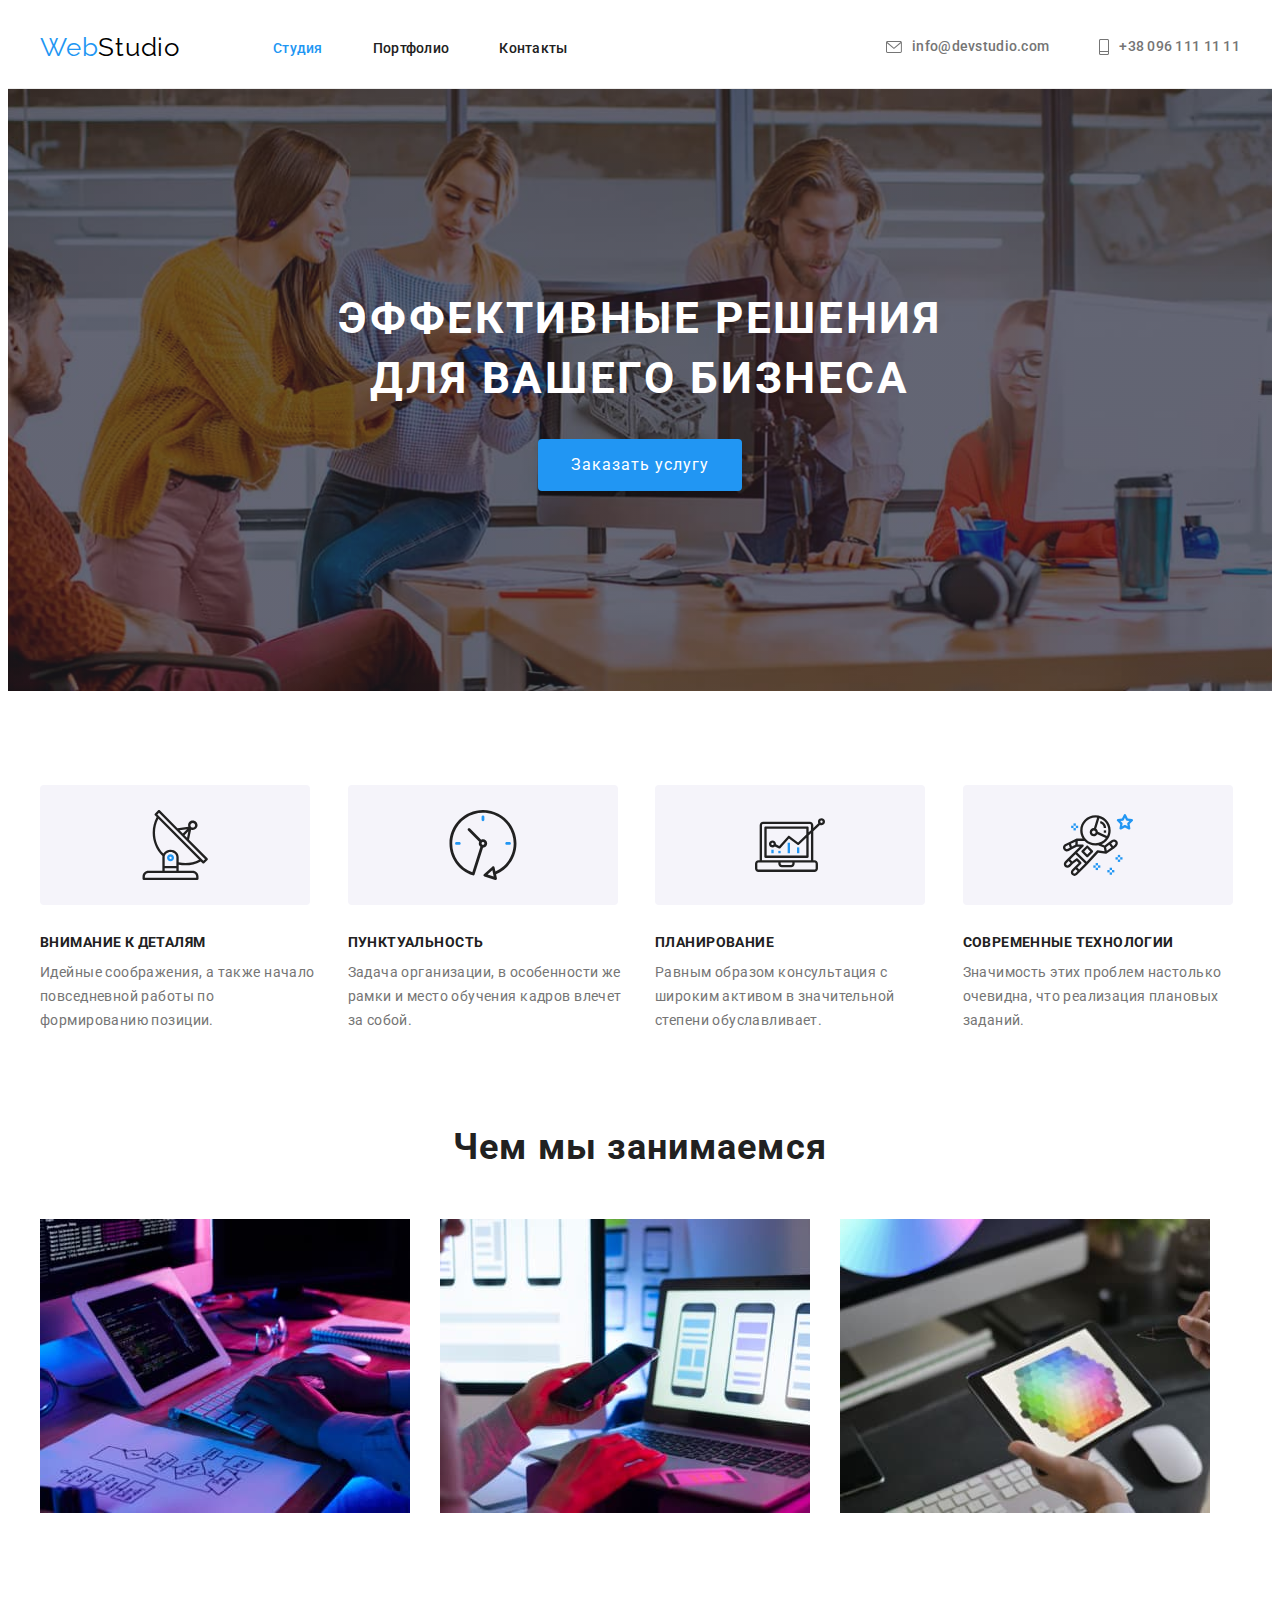
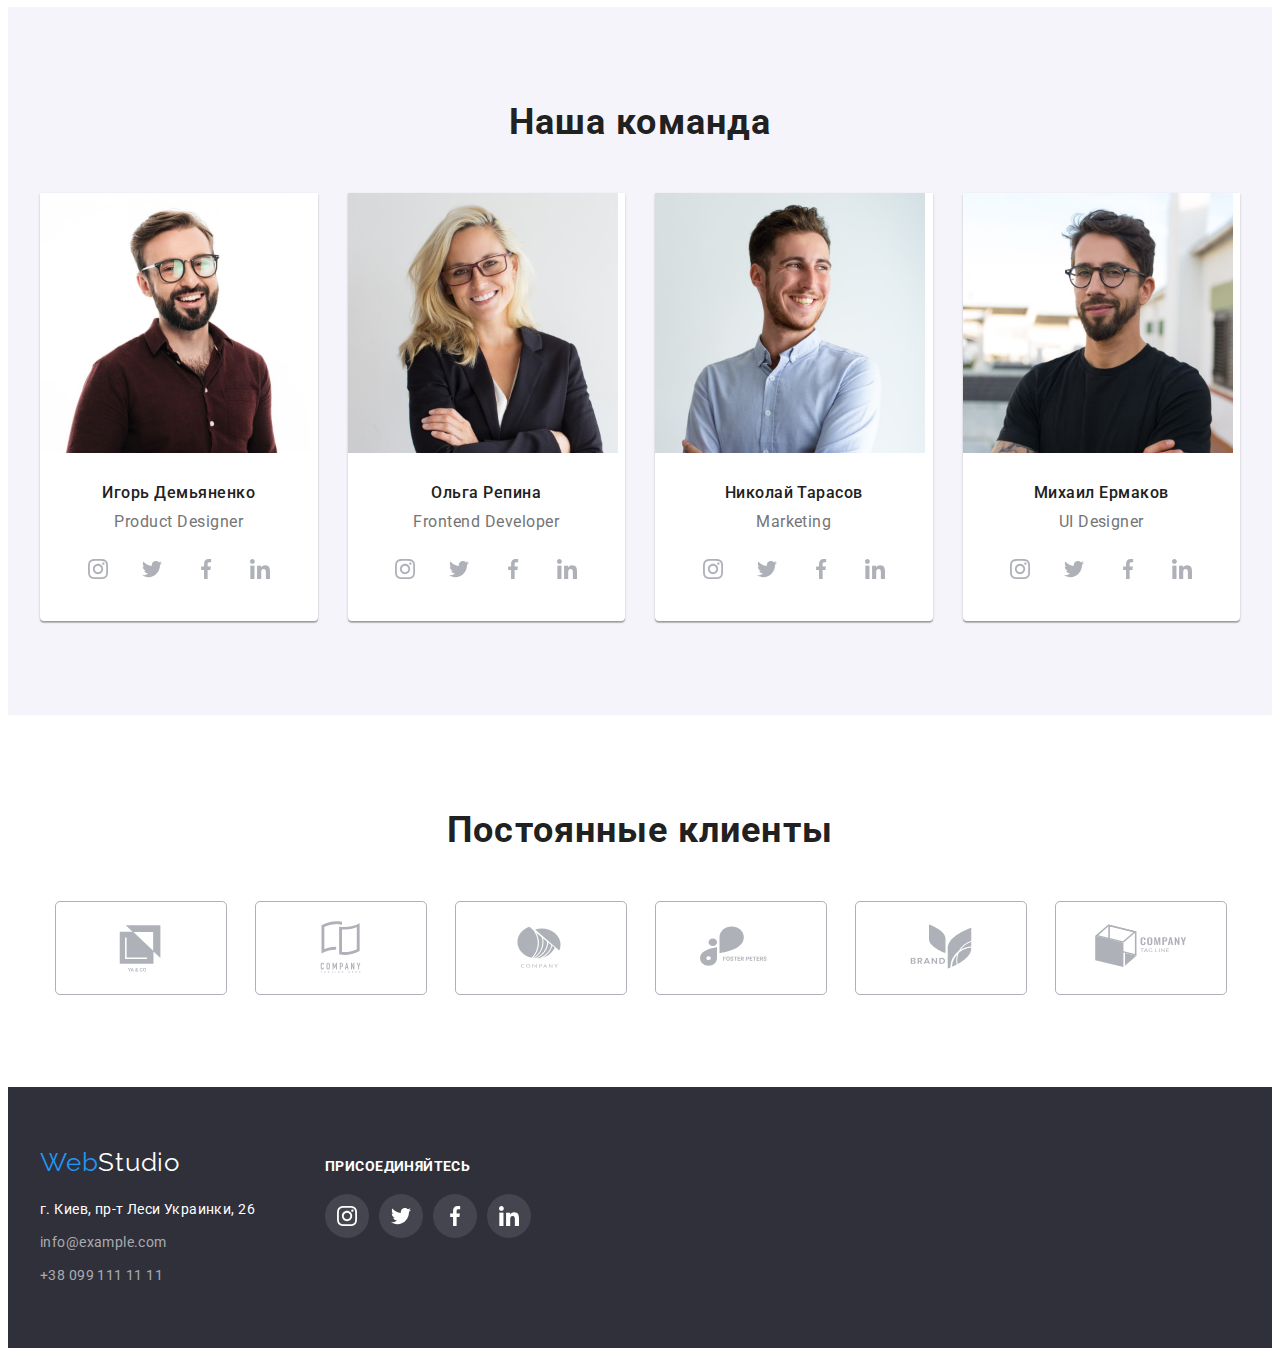
==== index.html @ 14467473 "Добавляет все из прошлой работы" ====
<!DOCTYPE html>
<html lang="ru">
<head>
    <meta charset="UTF-8">
    <meta http-equiv="X-UA-Compatible" content="IE=edge">
    <meta name="viewport" content="width=device-width, initial-scale=1.0">
    <title>Студия</title>
    <link rel="preconnect" href="https://fonts.googleapis.com">
    <link rel="preconnect" href="https://fonts.gstatic.com" crossorigin>
    <link href="https://fonts.googleapis.com/css2?family=Raleway:wght@700&family=Roboto:wght@400;500;700;900&display=swap"
        rel="stylesheet">
    <link rel="stylesheet" href="https://cdnjs.cloudflare.com/ajax/libs/modern-normalize/1.1.0/modern-normalize.min.css"
        integrity="sha512-wpPYUAdjBVSE4KJnH1VR1HeZfpl1ub8YT/NKx4PuQ5NmX2tKuGu6U/JRp5y+Y8XG2tV+wKQpNHVUX03MfMFn9Q=="
        crossorigin="anonymous" referrerpolicy="no-referrer" />
    <link rel="stylesheet" href="./css/styles.css">
</head>
<body class="body">
    <!-- HEADER -->
<header class="page-header">
    <div class="container page-header-container">
    <nav class="navigation">
        <a class="logo logo-header link" href="/" lang="en">Web<span class="logo-dark">Studio</span>    
        </a>
        <ul class="menu">
            <li class="menu-item" >
                <a class="menu-link link current" href="">Студия</a>
            </li>
            <li class="menu-item" >
                <a class="menu-link link" href="./portfolio.html">Портфолио</a>
            </li>
            <li class="menu-item" >
                <a class="menu-link link" href="">Контакты</a>
            </li> 
        </ul>
    </nav>
    <ul class="page-header-contacts">
            <li class="header-mail">
                <a class="page-header-mail link" href="mailto:info@devstudio.com">
                    <svg class="header-contacts-icon" width="16px" height="12px">
                    <use href="./images/sprite.svg#icon-envelope"></use>
                    </svg>  
                    info@devstudio.com
                </a>
            </li>
            <li class="header-tel">
                <a class="page-header-tel link" href="tel:+380961111111">
                   <svg class="header-contacts-icon" width="10px" height="16px">
                    <use href="./images/sprite.svg#icon-smartphone"></use>
                    </svg>
                    +38 096 111 11 11
                </a>
            </li>
    </ul>
        </div>
</header>
<main>
        <!-- HERO -->
<section class="hero">
    <div class="container">
        <h1 class="hero-title">Эффективные решения для вашего бизнеса</h1>
            <button class="modal-btn" type="button">Заказать услугу</button>
    </div>
</section>
        <!-- FEATURES -->
<section class="section">
    <div class="container">
        <h2 class="Invisible-title visually-hidden">Особенности</h2>
    <ul class="features-list">
        <li class="features-list-item">
            <div class="features-icon-container">
                <svg class="features-icon">
                <use href="./images/sprite.svg#icon-antenna"></use>
                </svg>
            </div>
        <h3 class="features-list-item-title section-title">Внимание к деталям
        </h3>
            <p class="features-list-text">Идейные соображения, а также начало повседневной работы по формированию позиции.</p>
        </li>
        <li class="features-list-item">
            <div class="features-icon-container">
                <svg class="features-icon">
                <use href="./images/sprite.svg#icon-clock"></use>
                </svg>
            </div>
        <h3 class="features-list-item-title section-title">Пунктуальность</h3>
            <p class="features-list-text">Задача организации, в особенности же рамки и место обучения кадров влечет за собой.</p>
        </li>
        <li class="features-list-item">
            <div class="features-icon-container">
                <svg class="features-icon">
                <use href="./images/sprite.svg#icon-diagram"></use>
                </svg>
            </div>
        <h3 class="features-list-item-title section-title">Планирование</h3>
            <p class="features-list-text">Равным образом консультация с широким активом в значительной степени обуславливает.</p>
        </li>
        <li class="features-list-item">
            <div class="features-icon-container">
                <svg class="features-icon">
                <use href="./images/sprite.svg#icon-astronaut"></use>
                </svg>
            </div>
        <h3 class="features-list-item-title section-title">Современные технологии</h3>
            <p class="features-list-text">Значимость этих проблем настолько очевидна, что реализация плановых заданий.</p>
        </li>
    </ul>
</div>
</section> 
       <!-- ABOUT-->
<section class="about section">
    <div class="container">
    <h2 class="title">Чем мы занимаемся</h2>
    <ul class="about-list">
            <li class="about-list-item">
                <img class="about-list-img" src="./images/about/about-img-1.jpg" alt="Разработчик пишет код" width="370" height="290">
            </li>
            <li class="about-list-item">
                <img class="about-list-img" src="./images/about/about-img-2.jpg" alt="Разработчик работает над мобильным приложением" width="370" height="290">
            </li>
            <li class="about-list-item">
            <img class="about-list-img" src="./images/about/about-img-3.jpg" alt="Дизайнер подбирает цвета" width="370" height="290">
            </li>
    </ul>
    </div>
</section>
       <!-- OUR TEAM -->
<section class="employees-section section">
    <div class="container">
        <h2 class="title">Наша команда</h2>
        <ul class="employees-list">
            <li class="employees-card">
                <img class="employees-photo" src="./images/our-team/igor-demyanenko-img-1.jpg"       alt="мужчина улыбается" width="270" height="260">
    <div class="employees-cards-content-wrapper">
        <h3 class="employees-name section-title">Игорь Демьяненко</h3>
            <p class="employees-position" lang="en">Product Designer</p>
        <ul class="social-list">
            <li class="social-list-item">
                <a href="" class="social-list-link link">
                <svg class="social-list-icon" width="20px" height="20px">
                <use href="./images/sprite.svg#icon-instagram"></use>
                </svg>
                </a>
            </li>
            <li class="social-list-item">
                <a href="" class="social-list-link link">
                <svg class="social-list-icon" width="20px" height="20px">
                <use href="./images/sprite.svg#icon-twitter"></use>
                </svg>
                </a>
            </li>
            <li class="social-list-item">
                <a href="" class="social-list-link link">
                <svg class="social-list-icon" width="20px" height="20px">
                <use href="./images/sprite.svg#icon-facebook"></use>
                </svg>
                </a>
            </li>
            <li class="social-list-item">
                <a href="" class="social-list-link link">
                <svg class="social-list-icon" width="20px" height="20px">
                <use href="./images/sprite.svg#icon-linkedin"></use>
                </svg>
                </a>
            </li>
        </ul>
        </div>
            </li>
            <li class="employees-card">
                <img class="employees-photo" src="./images/our-team/olga-repina-img-2.jpg" alt="женщина улыбается" width="270" height="260">
            <div class="employees-cards-content-wrapper">
                <h3 class="employees-name section-title">Ольга Репина</h3>
                <p class="employees-position" lang="en">Frontend Developer</p>
        <ul class="social-list">
            <li class="social-list-item">
                <a href="" class="social-list-link link">
                <svg class="social-list-icon" width="20px" height="20px">
                <use href="./images/sprite.svg#icon-instagram"></use>
                </svg>
                </a>
            </li>
            <li class="social-list-item">
                <a href="" class="social-list-link link">
                <svg class="social-list-icon" width="20px" height="20px">
                <use href="./images/sprite.svg#icon-twitter"></use>
                </svg>
                </a>
            </li>
            <li class="social-list-item">
                <a href="" class="social-list-link link">
                <svg class="social-list-icon" width="20px" height="20px">
                <use href="./images/sprite.svg#icon-facebook"></use>
                </svg>
                </a>
            </li>
            <li class="social-list-item">
                <a href="" class="social-list-link link">
                <svg class="social-list-icon" width="20px" height="20px">
                <use href="./images/sprite.svg#icon-linkedin"></use>
                </svg>
                </a>
            </li>
        </ul>
        </div>
            </li>
            <li class="employees-card">
                <img class="employees-photo" src="./images/our-team/nikolaj-tarasov-img-3.jpg" alt="мужчина улыбается" width="270" height="260">
        <div class="employees-cards-content-wrapper">
                <h3 class="employees-name section-title">Николай Тарасов</h3>
                <p class="employees-position" lang="en">Marketing</p>
        <ul class="social-list">
            <li class="social-list-item">
                <a href="" class="social-list-link link">
                <svg class="social-list-icon" width="20px" height="20px">
                <use href="./images/sprite.svg#icon-instagram"></use>
                </svg>
                </a>
            </li>
            <li class="social-list-item">
                <a href="" class="social-list-link link">
                <svg class="social-list-icon" width="20px" height="20px">
                <use href="./images/sprite.svg#icon-twitter"></use>
                </svg>
                </a>
            </li>
            <li class="social-list-item">
                <a href="" class="social-list-link link">
                <svg class="social-list-icon" width="20px" height="20px">
                <use href="./images/sprite.svg#icon-facebook"></use>
                </svg>
                </a>
            </li>
            <li class="social-list-item">
                <a href="" class="social-list-link link">
                <svg class="social-list-icon" width="20px" height="20px">
                <use href="./images/sprite.svg#icon-linkedin"></use>
                </svg>
                </a>
            </li>
        </ul>
        </div>
            </li>
            <li class="employees-card">
                <img class="employees-photo" src="./images/our-team/mihail-ermakov-img-4.jpg" alt="мужчина улыбается" width="270" height="260">
        <div class="employees-cards-content-wrapper">
                <h3 class="employees-name section-title">Михаил Ермаков</h3>
                <p class="employees-position" lang="en">UI Designer</p>
        <ul class="social-list">
            <li class="social-list-item">
                <a href="" class="social-list-link link">
                <svg class="social-list-icon" width="20px" height="20px">
                <use href="./images/sprite.svg#icon-instagram"></use>
                </svg>
                </a>
            </li>
            <li class="social-list-item">
                <a href="" class="social-list-link link">
                <svg class="social-list-icon" width="20px" height="20px">
                <use href="./images/sprite.svg#icon-twitter"></use>
                </svg>
                </a>
            </li>
            <li class="social-list-item">
                <a href="" class="social-list-link link">
                <svg class="social-list-icon" width="20px" height="20px">
                <use href="./images/sprite.svg#icon-facebook"></use>
                </svg>
                </a>
            </li>
            <li class="social-list-item">
                <a href="" class="social-list-link link">
                <svg class="social-list-icon" width="20px" height="20px">
                <use href="./images/sprite.svg#icon-linkedin"></use>
                </svg>
                </a>
            </li>
        </ul>
        </div>
    </li>
    </ul>
    </div>
</section>
<!-- PERMANENT CLIENTS -->
<section class="section">
        <div class="container">
            <h2 class="title">Постоянные клиенты</h2>
        <ul class="client-list">
            <li class="client-list-item">
                <a href="" class="client-list-link link">
                    <svg class="client-list-icon" width="106px" height="60px">
                        <use href="./images/sprite.svg#icon-first-client"></use>
                    </svg>
                </a>
            </li>
            <li class="client-list-item">
                <a href="" class="client-list-link link">
                    <svg class="client-list-icon" width="106px" height="60px">
                        <use href="./images/sprite.svg#icon-second-client"></use>
                    </svg>
                </a>
            </li>
            <li class="client-list-item">
                <a href="" class="client-list-link link">
                    <svg class="client-list-icon" width="106px" height="60px">
                        <use href="./images/sprite.svg#icon-third-client"></use>
                    </svg>
                </a>
            </li>
            <li class="client-list-item">
                <a href="" class="client-list-link link">
                    <svg class="client-list-icon" width="106px" height="60px">
                        <use href="./images/sprite.svg#icon-fourth-client"></use>
                    </svg>
                </a>
            </li>
            <li class="client-list-item">
                <a href="" class="client-list-link link">
                    <svg class="client-list-icon" width="106px" height="60px">
                        <use href="./images/sprite.svg#icon-fifth-client"></use>
                    </svg>
                </a>
            </li>
            <li class="client-list-item">
                <a href="" class="client-list-link link">
                    <svg class="client-list-icon" width="106px" height="60px">
                        <use href="./images/sprite.svg#icon-sixth-client"></use>
                    </svg>
                </a>
            </li>
        </ul>

    </div>
</section>

</main>
    <!-- FOOTER -->
<footer class="footer">
    <div class="container footer-container">
        <div class="left-side">
        <a class="logo link footer-logo" href="/" lang="en">Web<span class="logo-light">Studio</span></a>
        <!-- CONTACT INFORMATION -->
<address class="contact-info">
        <ul class="contact-list">
            <li class="contact-list-item">
                <a class="contact-list-link link map" href="https://goo.gl/maps/mqFkWckFCeggj8cy6" target="_blank" rel="noopener noreferrer">г. Киев, пр-т Леси Украинки, 26</a> 
            </li>
            <li class="contact-list-item">
                <a class="contact-list-link link connection" href="mailto:info@example.com">info@example.com</a>
            </li>
            <li class="contact-list-item">
                <a class="contact-list-link link connection" href="tel:+380991111111">+38 099 111 11 11</a>
            </li>
        </ul>
</address>
        </div>
        <div class="right-side">
            <h2 class="footer-title">присоединяйтесь</h2>
        <ul class="footer-social-list">
            <li class="footer-social-list-item">
                <a href="" class="footer-social-list-link link">
                <svg class="footer-social-list-icon" width="20px" height="20px">
                <use href="./images/sprite.svg#icon-instagram"></use>
                </svg>
                </a>
            </li>
            <li class="footer-social-list-item">
                <a href="" class="footer-social-list-link link">
                <svg class="footer-social-list-icon" width="20px" height="20px">
                <use href="./images/sprite.svg#icon-twitter"></use>
                </svg>
                </a>
            </li>
            <li class="footer-social-list-item">
                <a href="" class="footer-social-list-link link">
                <svg class="footer-social-list-icon" width="20px" height="20px">
                <use href="./images/sprite.svg#icon-facebook"></use>
                </svg>
                </a>
            </li>
            <li class="footer-social-list-item">
                <a href="" class="footer-social-list-link link">
                <svg class="footer-social-list-icon" width="20px" height="20px">
                <use href="./images/sprite.svg#icon-linkedin"></use>
                </svg>
                </a>
            </li>
        </ul>
        </div>
</div>
</footer>
</body>
</html>
---- css/styles.css ----
:root{
    --primary-font-family:'Roboto', sans-serif;
    --secondary-font-family:'Raleway', sans-serif;
    --accent-color: #2196F3;
    --primary-text-color: #212121;
    --secondary-text-color: #757575;
    --background-modal-btn-color: #188CE8;
    --background-dark-color: #2F303A;
    --auxiliary-light-text-color: #FFFFFF;
    --auxiliary-dark-text-color: #000000;
    --social-icon-color:#AFB1B8;
}

/*======= COMPONENTS======= */
h1,h2,h3,p{
    margin-top: 0;
    margin-bottom: 0;
}

ul,ol{
    margin-top: 0;
    margin-bottom: 0;
    padding-left: 0;
    list-style: none;
}

img{
    display: block;
    max-width: 100%;
    height: auto;
}

.link{
    text-decoration: none;
}

.body{
    font-family: var(--primary-font-family);
    color:var(--primary-text-color);
}

.container{
    width: 1200px;
    margin-left: auto;
    margin-right: auto;
    padding-right: 15px;
    padding-left: 15px;
}

.section{
    padding-top: 94px;
    padding-bottom: 94px;
}

.section-title{
    font-weight: 500;
    margin-bottom: 10px;
}

.visually-hidden {
    position: absolute;
    width: 1px;
    height: 1px;
    margin: -1px;
    border: 0;
    padding: 0;
    white-space: nowrap;
    clip-path: inset(100%);
    clip: rect(0 0 0 0);
    overflow: hidden;
    }

/*======= /COMPONENTS======= */

/* =======HEADER======== */
.page-header{
    padding-top: 24px;
    padding-bottom: 25px;
    border-bottom: 1px solid #ECECEC;
}

.page-header-container{
    display: flex;
    align-items: center;
    justify-content: space-between;
}

.navigation{
    display: flex;
    align-items: center;
}

.menu{
    display: flex;
    }

.menu-item:not(:last-child){
    margin-right: 50px;
}

.header-tel{
    margin-left: 50px;
}

.logo{
    font-family:var(--secondary-font-family);
    font-size: 26px;
    line-height: 1.19;
    letter-spacing: 0.03em;
    color: var(--accent-color);
}
.logo-dark{
    color: var(--auxiliary-dark-text-color);
}

.logo-header{
    margin-right: 93px;
}
.menu-link{
    font-weight: 500;
    font-size: 14px;
    line-height: 1.14;
    letter-spacing: 0.02em;
    color: var(--primary-text-color);
}

.menu-link:hover,
.menu-link:focus{
    color: var(--accent-color);
}

.menu-link.current{
    color: var(--accent-color);
}

.page-header-contacts{
    display: flex;
    align-items: center;

    font-size: 14px;
    line-height: 1.14;
    letter-spacing: 0.02em;
    color: var(--secondary-text-color);
}

.page-header-mail:hover,
.page-header-mail:focus{
    color: var(--accent-color);
}

.page-header-tel:hover,
.page-header-tel:focus{
    color: var(--accent-color);
}
.page-header-mail,
.page-header-tel{
    font-weight: 500;

    color:var(--secondary-text-color);
    display:flex;
    align-items: center;

}

.header-contacts-icon{
    flex-shrink: 0;
    margin-right: 10px;
    fill:var(--secondary-text-color);
}

.page-header-mail:hover .header-contacts-icon,
.page-header-mail:focus .header-contacts-icon{
    fill: var(--accent-color);
}

.page-header-tel:hover .header-contacts-icon,
.page-header-tel:focus .header-contacts-icon{
    fill:var(--accent-color);
}
/* =======/HEADER======== */

/* ========HERO======== */
.hero{
    background-color:#C4C4C4;
    text-align: center;
    padding-top: 200px;
    padding-bottom: 200px;
    margin-left: auto;
    margin-right: auto;

    background-image: linear-gradient(rgba(47, 48, 58, 0.4), rgba(47, 48, 58, 0.4)),url(../images/hero/bg.jpg);
    background-size: cover;
    background-position:center;
    background-repeat: no-repeat;
    max-width: 1600px;
}

.hero-title{
    width: 696px;
    margin-left: auto;
    margin-right: auto;
    margin-bottom: 30px;

    font-size: 44px;
    line-height: 1.36;
    letter-spacing: 0.06em;
    text-transform: uppercase;
    color: var(--auxiliary-light-text-color);
}

.modal-btn{
    min-width: 200px;
    border: solid 1px transparent;
    border-radius: 4px;
    box-shadow: 0px 4px 4px rgba(0, 0, 0, 0.15);
    padding: 10px 32px;

    font-family: inherit;
    font-size: 16px;
    line-height: 1.88;
    letter-spacing: 0.06em;
    cursor: pointer;
    color: var(--auxiliary-light-text-color);
    background-color:var(--accent-color);
}

.modal-btn:hover,
.modal-btn:focus{
    color: var(--auxiliary-light-text-color);
    background-color: var(--background-modal-btn-color);
}
/* ========/HERO======== */

/* =======FEATURES======= */
.features-icon-container{
    display: flex;
    justify-content: center;
    align-items: center;
    width: 270px;
    height: 120px;
    margin-bottom: 30px;

    background: #F5F4FA;
    border-radius: 4px;
}

.features-icon{
    width: 70px;
    height: 70px;
}

.features-list-item-title{
    font-family: var(--primary-font-family);
    font-weight: 700;
    font-size: 14px;
    line-height: 1.14;
    letter-spacing: 0.03em;
    text-transform: uppercase;
}

.features-list-text{
    font-size: 14px;
    line-height: 1.71;
    letter-spacing: 0.03em;
    color: var(--secondary-text-color);
}

.features-list{
    display: flex;
    flex-wrap: wrap;
    margin: -15px;
}

.features-list-item{
    margin: 15px;
}

.features-list-item{
    flex-basis: calc((100% - 120px) / 4);
}

/* .features-list-item:not(:last-child){ */
    /* margin-right: 30px; */

/* =======/FEATURES======= */

/* ========ABOUT======== */
.about{
    padding-top: 0;
}

.about-list{
    display: flex;
    flex-direction: row;
}

.about-list-item{
    flex: basis calc((100% - 60px) / 3);
}

.about-list-item:not(:last-child){
    margin-right: 30px;
}

.title{
    text-align: center;
    margin-bottom: 50px;

    font-size: 36px;
    line-height: 1.17;
    letter-spacing: 0.03em;
     }
/* ========/ABOUT======== */

/*========OUR TEAM========*/
.employees-section{
    background: #F5F4FA;
}

.employees-list{
    display: flex;
    flex-wrap: wrap;
}

.employees-card{
    box-shadow: 0px 1px 3px rgba(0, 0, 0, 0.12), 0px 1px 1px rgba(0, 0, 0, 0.14), 0px 2px 1px rgba(0, 0, 0, 0.2);
    border-radius: 0px 0px 4px 4px;
}

.employees-card{
    flex-basis: calc((100% - 90px) / 4);
}

.employees-card:not(:last-child){
    margin-right: 30px;
}

/* ЕСЛИ ДОБАВЯТСЯ ЕЩЕ РАБОТНИКИ
.employees-card:not(:nth-child(4n)){
    margin-right: 30px;}
 
.employees-card:not(:nth-last-child(- n + 4)){
    margin-bottom: 30px ;
 } */

.employees-name{
    font-size: 16px;
    line-height: 1.19;
    letter-spacing: 0.03em;
    }

.employees-position{
    margin-bottom: 16px;

    font-family: var(--primary-font-family);
    font-weight: 400;
    font-size: 16px;
    line-height: 1.19;
    letter-spacing: 0.03em;
    color: var(--secondary-text-color);
}
.employees-card{
    background-color: var(--auxiliary-light-text-color);
}

.employees-cards-content-wrapper{
    text-align: center;
    padding-top: 30px;
    padding-bottom: 30px;;
}

.social-list{
    display: flex;
    justify-content: center;
}

.social-list-item:not(:last-child){
    margin-right: 10px;
}

.social-list-link{
    display: flex;
    justify-content: center;
    align-items: center;
    width: 44px;
    height: 44px;
    border-radius: 50%;
    background-color: var(--auxiliary-light-text-color);
}

.social-list-link:hover,
.social-list-link:focus{
    background-color:var(--accent-color);
}

.social-list-icon{
    fill:var(--social-icon-color);
}

.social-list-link:hover .social-list-icon,
.social-list-link:focus .social-list-icon {
    fill: var(--auxiliary-light-text-color);
}

/*========/OUR TEAM========*/

/* =======PERMANENT CLIENTS=======*/
.client-list{
    display: flex;
    justify-content: center;
}

.client-list-item{
    width: 170px;
    height:92px;
}

.client-list-link{
    display:flex;
    justify-content: center;
    align-items: center;

    width:100%;
    height: 100%;
    border: solid 1px var(--social-icon-color);
    border-radius: 5px;
    color: var(--social-icon-color);
}

.client-list-item:not(:last-child){
    margin-right: 30px;
}
   
.client-list-icon{
    fill:currentColor;
}

.client-list-link:hover,
.client-list-link:focus{
    border-color: var(--accent-color);
    color: var(--accent-color);
}

/* =======/PERMANENT CLIENTS=======*/

    /* =======FOOTER======= */
.footer-container{
    display: flex;
    align-items: baseline;
}

.footer{
    padding-top: 60px;
    padding-bottom: 60px;
    background-color: var(--background-dark-color);
}

.logo-light {
    color: var(--auxiliary-light-text-color);
}

.footer-logo{
    display: inline-block;
    margin-bottom: 20px;
}

.left-side {
    margin-right: 70px;
}

.contact-list{
    font-style: normal;
    font-size: 14px;
    line-height: 1.71;
    letter-spacing: 0.03em;
}
.contact-list-link:hover,
.contact-list-link:focus{
    color: var(--accent-color);
}
.map{
    color: var(--auxiliary-light-text-color);
}
.connection{
    color: rgba(255, 255,255, 0.6);
}

.contact-list-item:not(:last-child){
    margin-bottom: 9px;
}

.footer-title{
    font-size: 14px;
    line-height: 16px;
    letter-spacing: 0.03em;
    text-transform: uppercase;
    margin-bottom: 20px;
    
    color: #FFFFFF;
}

.footer-social-list{
    display: flex;
    justify-content: center;
}

.footer-social-list-item:not(:last-child){
    margin-right: 10px;
}

.footer-social-list-link{
    display: flex;
    justify-content: center;
    align-items: center;
    width: 44px;
    height: 44px;
    border-radius: 50%;
    background-color: rgba(255, 255, 255, 0.1);
}

.footer-social-list-link:hover,
.footer-social-list-link:focus{
    background-color:var(--accent-color);
}

.footer-social-list-icon{
    fill:var(--auxiliary-light-text-color)
}
/* =======/FOOTER======= */

/* =========PORTFOLIO========*/
.project-btn-list{
    display: flex;
    justify-content: center;
    margin-bottom: 50px;
}

.project-list-item:not(:last-child){
    margin-right: 8px;
}

.project-modal-btn{
    border: solid 1px transparent;
    border-radius: 4px;
    padding: 6px 22px;

    font-family: inherit;
    font-size: 16px;
    font-weight: 500;
    line-height: 1.62;
    letter-spacing: 0.03em;
    cursor: pointer;
    color: var(--auxiliary-dark-text-color);
    }

.project-modal-btn:hover,
.project-modal-btn:focus{
    color: var(--auxiliary-light-text-color); 
    background-color: var(--accent-color);
    box-shadow: 0px 3px 1px rgba(0, 0, 0, 0.1), 0px 1px 2px rgba(0, 0, 0, 0.08), 0px 2px 2px rgba(0, 0, 0, 0.12);
    border-radius: 4px;
}

.project-cards-list{
    display: flex;
    flex-wrap: wrap;
}

.cards-list-item{
    flex-basis: calc((100% - 60px) / 3);
}

.cards-list-item:not(:nth-child(3n)){
    margin-right: 30px;
}

.cards-list-item:not(:nth-last-child(-n + 3)){
    margin-bottom: 30px;
}

.project-cards-content-wrapper{
    padding: 20px 24px;
    border: 1px solid #EEEEEE;
    border-top: none;

    background-color: var(--auxiliary-light-text-color);
}

.project-cards-link{
    display: block;
    background: var(--auxiliary-light-text-color);
}

.project-cards-link:hover,
.project-cards-link:focus{
    border: 1px solid #EEEEEE;
    box-shadow: 0px 1px 1px rgba(0, 0, 0, 0.12), 0px 4px 4px rgba(0, 0, 0, 0.06), 1px 4px 6px rgba(0, 0, 0, 0.16);
}

.project-title{
    margin-bottom: 4px;

    font-size: 18px;
    line-height: 36px;
    letter-spacing: 0.06em;
    color: var(--auxiliary-dark-text-color);
    }

.project-text{
    font-size: 16px;
    line-height: 30px;
    letter-spacing: 0.03em;
    color: var(--secondary-text-color)
}
/* =========/PORTFOLIO========*/
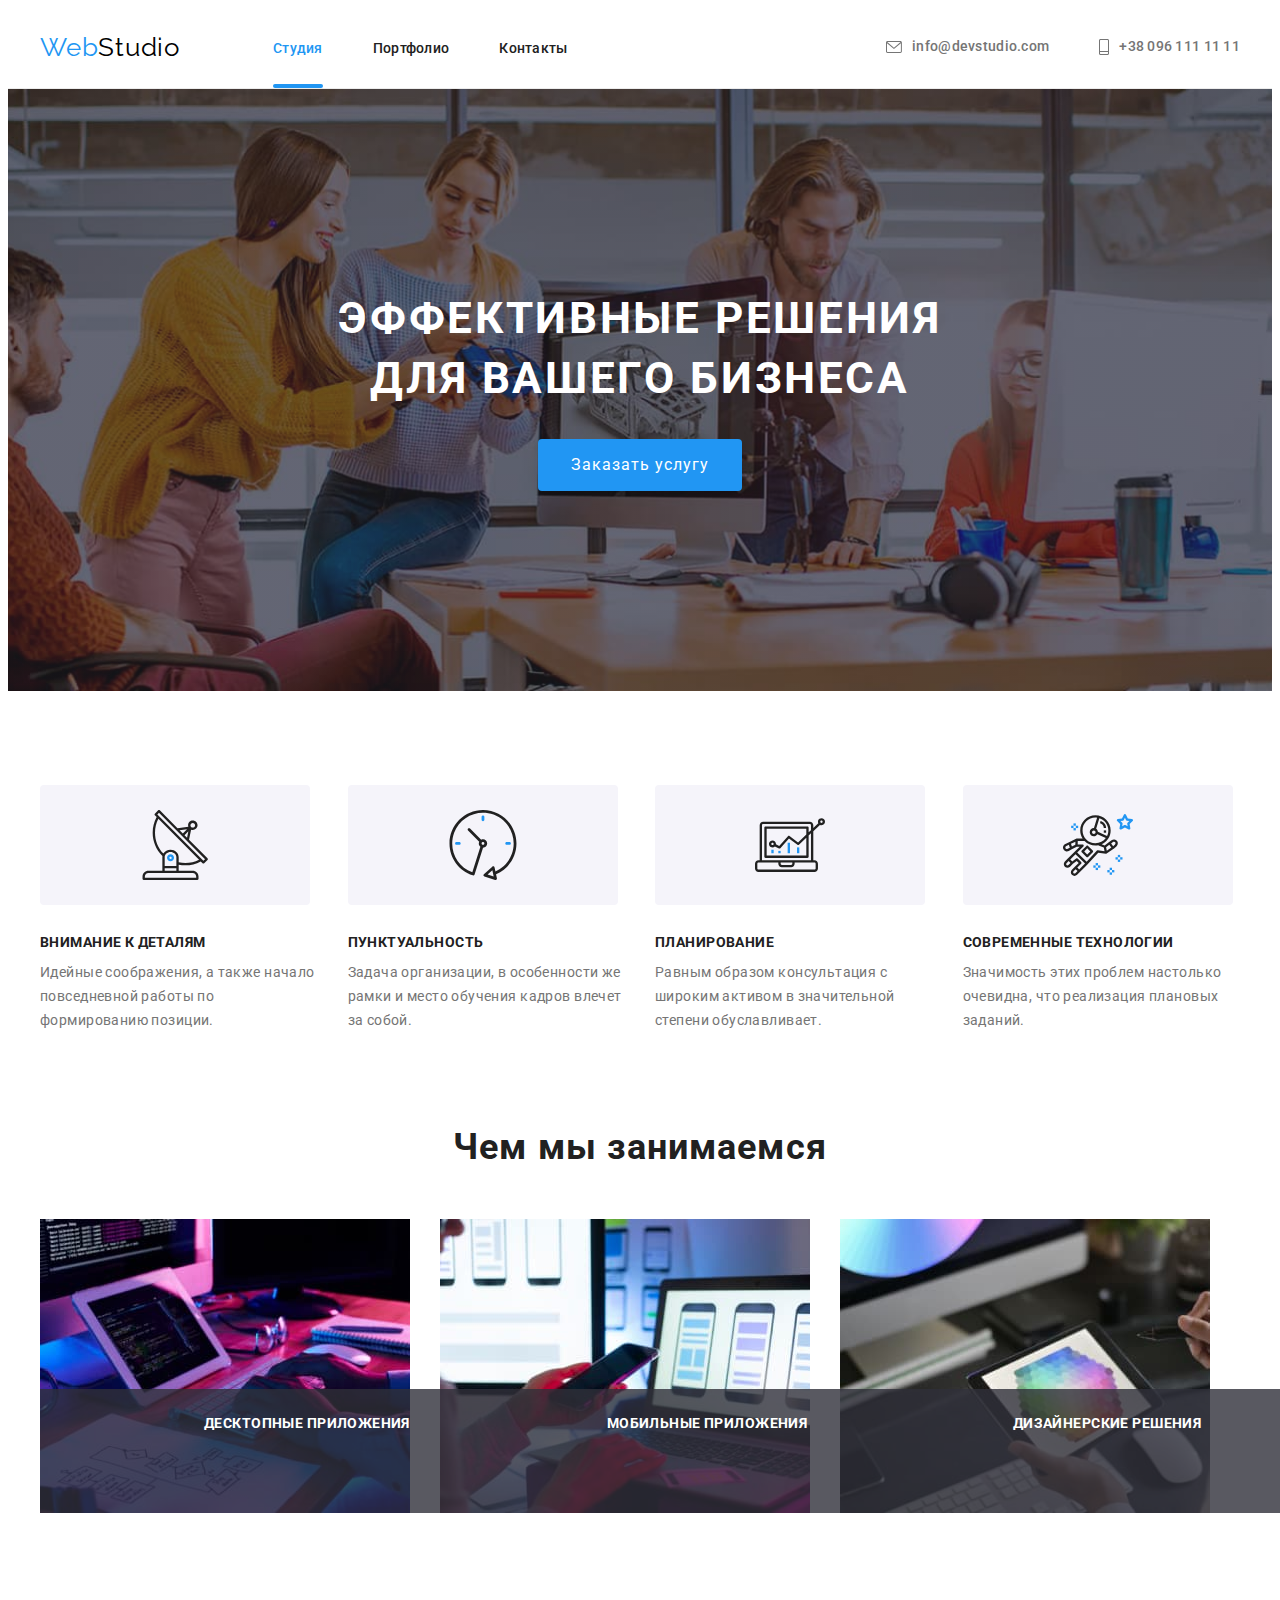
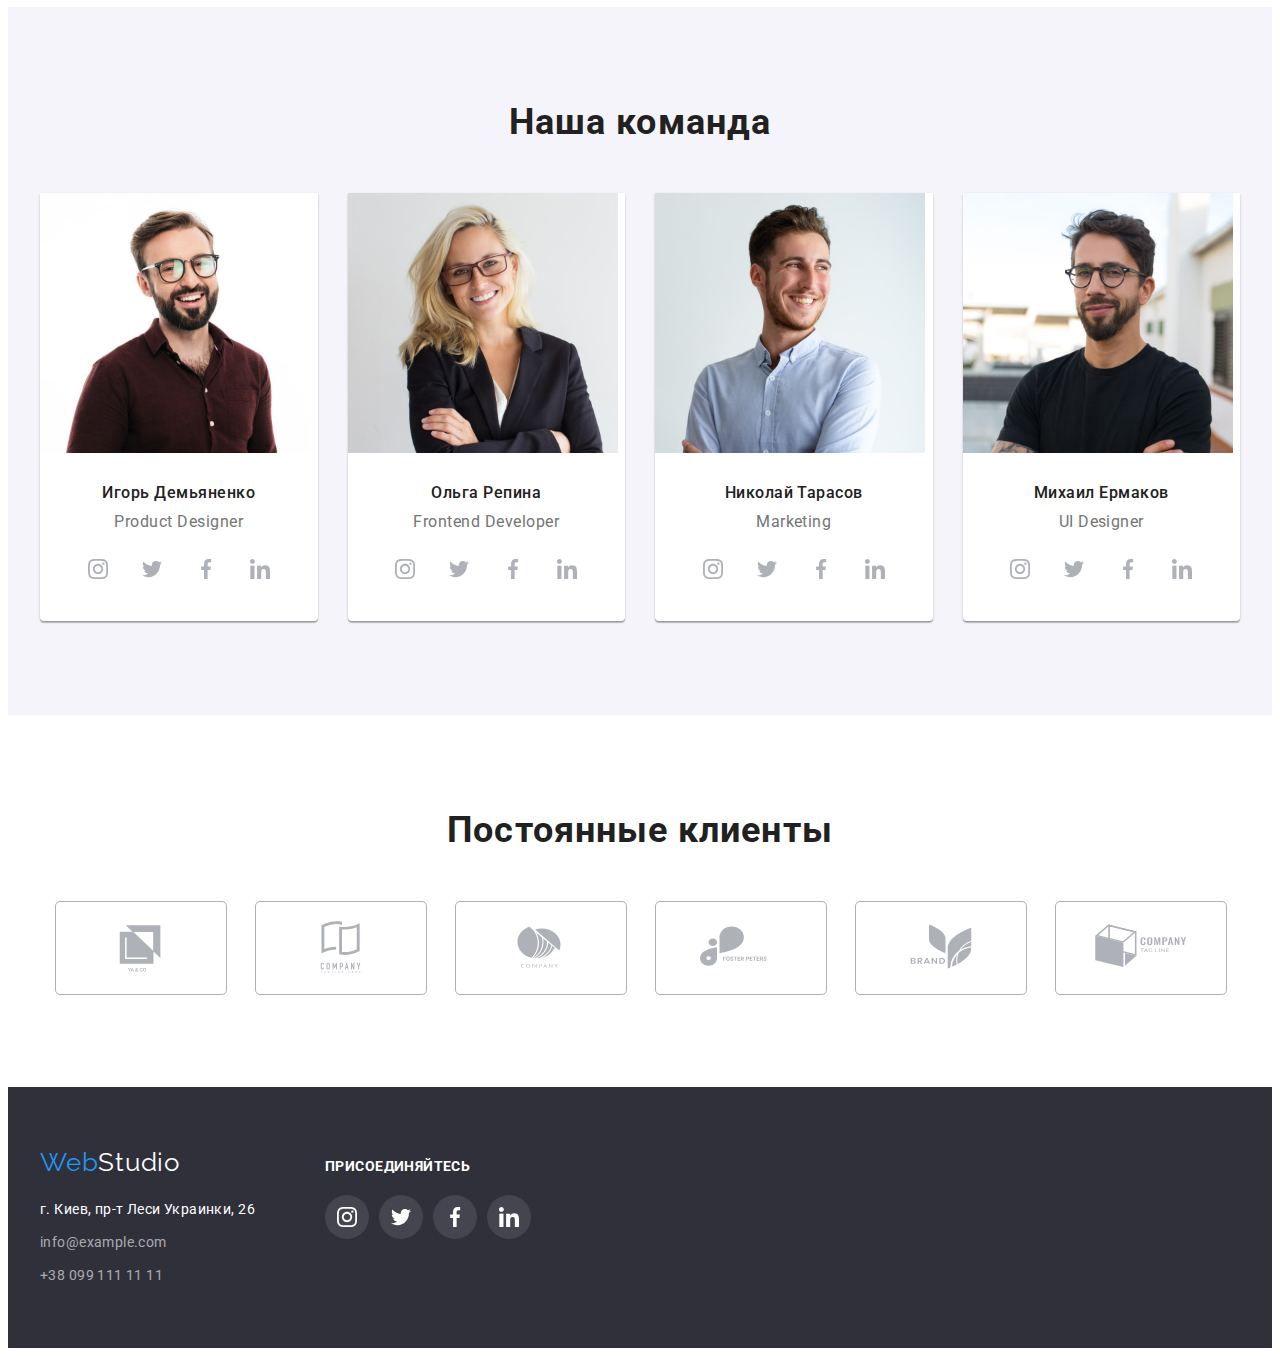
==== commit 621b9b5d: "Добавляет анимацию и скрипт для модалки" ====
--- a/index.html
+++ b/index.html
@@ -58,7 +58,7 @@
 <section class="hero">
     <div class="container">
         <h1 class="hero-title">Эффективные решения для вашего бизнеса</h1>
-            <button class="modal-btn" type="button">Заказать услугу</button>
+            <button class="modal-btn" type="button" data-modal-open>Заказать услугу</button>
     </div>
 </section>
         <!-- FEATURES -->
@@ -112,13 +112,22 @@
     <h2 class="title">Чем мы занимаемся</h2>
     <ul class="about-list">
             <li class="about-list-item">
-                <img class="about-list-img" src="./images/about/about-img-1.jpg" alt="Разработчик пишет код" width="370" height="290">
+                <div class="about-list-img-wrapper">
+                    <img class="about-list-img" src="./images/about/about-img-1.jpg" alt="Разработчик пишет код" width="370" height="290">
+                    <h2 class="about-list-img-title">Десктопные приложения</h2>
+                </div>
             </li>
             <li class="about-list-item">
-                <img class="about-list-img" src="./images/about/about-img-2.jpg" alt="Разработчик работает над мобильным приложением" width="370" height="290">
+                <div class="about-list-img-wrapper">
+                    <img class="about-list-img" src="./images/about/about-img-2.jpg" alt="Разработчик работает над мобильным приложением" width="370" height="290">
+                    <h2 class="about-list-img-title">Мобильные приложения</h2>
+                </div>
             </li>
             <li class="about-list-item">
-            <img class="about-list-img" src="./images/about/about-img-3.jpg" alt="Дизайнер подбирает цвета" width="370" height="290">
+                <div class="about-list-img-wrapper">
+                    <img class="about-list-img" src="./images/about/about-img-3.jpg" alt="Дизайнер подбирает цвета" width="370" height="290">
+                    <h2 class="about-list-img-title">Дизайнерские решения</h2>
+                </div>
             </li>
     </ul>
     </div>
@@ -387,5 +396,15 @@
         </div>
 </div>
 </footer>
+<div class="backdrop is-hidden" data-modal>
+    <div class="modal">
+        <button type="button" class="modal-close-btn" data-modal-close>
+            <svg class="modal-close-btn-icon" width="18px" height="18px">
+            <use href="./images/sprite.svg#icon-close-btn"></use>
+            </svg>
+        </button>
+    </div>
+</div>
+<script src="./js/modal.js"></script>
 </body>
 </html>--- a/css/styles.css
+++ b/css/styles.css
@@ -6,9 +6,10 @@
     --secondary-text-color: #757575;
     --background-modal-btn-color: #188CE8;
     --background-dark-color: #2F303A;
-    --auxiliary-light-text-color: #FFFFFF;
-    --auxiliary-dark-text-color: #000000;
+    --auxiliary-light-color: #FFFFFF;
+    --auxiliary-dark-color: #000000;
     --social-icon-color:#AFB1B8;
+    --cubic-bezier:cubic-bezier(0.4, 0, 0.2, 1);
 }
 
 /*======= COMPONENTS======= */
@@ -59,6 +60,7 @@
 
 .visually-hidden {
     position: absolute;
+
     width: 1px;
     height: 1px;
     margin: -1px;
@@ -76,6 +78,7 @@
 .page-header{
     padding-top: 24px;
     padding-bottom: 25px;
+
     border-bottom: 1px solid #ECECEC;
 }
 
@@ -110,18 +113,25 @@
     color: var(--accent-color);
 }
 .logo-dark{
-    color: var(--auxiliary-dark-text-color);
+    color: var(--auxiliary-dark-color);
 }
 
 .logo-header{
     margin-right: 93px;
 }
+
 .menu-link{
+    padding-top: 32px;
+    padding-bottom: 32px;
+
     font-weight: 500;
     font-size: 14px;
     line-height: 1.14;
     letter-spacing: 0.02em;
+
     color: var(--primary-text-color);
+
+    transition: color 250ms var(--cubic-bezier);
 }
 
 .menu-link:hover,
@@ -133,6 +143,27 @@
     color: var(--accent-color);
 }
 
+.current{
+    position: relative;
+
+    color: var(--accent-color);
+
+}
+
+.current::after{
+    position: absolute;
+
+    display: block;
+    width: 100%;
+    height: 4px;
+    left: 0;
+    bottom: 0;
+
+    background-color:var(--accent-color);
+    border-radius: 2px;
+    content:"";
+}
+
 .page-header-contacts{
     display: flex;
     align-items: center;
@@ -140,7 +171,20 @@
     font-size: 14px;
     line-height: 1.14;
     letter-spacing: 0.02em;
+
     color: var(--secondary-text-color);
+}
+
+.page-header-mail,
+.page-header-tel{ 
+    transition: color 250ms var(--cubic-bezier);
+
+    display:flex;
+    align-items: center;
+
+    font-weight: 500;
+
+    color:var(--secondary-text-color);
 }
 
 .page-header-mail:hover,
@@ -152,20 +196,14 @@
 .page-header-tel:focus{
     color: var(--accent-color);
 }
-.page-header-mail,
-.page-header-tel{
-    font-weight: 500;
-
-    color:var(--secondary-text-color);
-    display:flex;
-    align-items: center;
-
-}
 
 .header-contacts-icon{
     flex-shrink: 0;
+
     margin-right: 10px;
     fill:var(--secondary-text-color);
+
+    transition: fill 250ms var(--cubic-bezier);
 }
 
 .page-header-mail:hover .header-contacts-icon,
@@ -181,13 +219,13 @@
 
 /* ========HERO======== */
 .hero{
-    background-color:#C4C4C4;
-    text-align: center;
     padding-top: 200px;
     padding-bottom: 200px;
     margin-left: auto;
     margin-right: auto;
 
+    text-align: center;
+    background-color:#C4C4C4;
     background-image: linear-gradient(rgba(47, 48, 58, 0.4), rgba(47, 48, 58, 0.4)),url(../images/hero/bg.jpg);
     background-size: cover;
     background-position:center;
@@ -205,7 +243,7 @@
     line-height: 1.36;
     letter-spacing: 0.06em;
     text-transform: uppercase;
-    color: var(--auxiliary-light-text-color);
+    color: var(--auxiliary-light-color);
 }
 
 .modal-btn{
@@ -220,13 +258,15 @@
     line-height: 1.88;
     letter-spacing: 0.06em;
     cursor: pointer;
-    color: var(--auxiliary-light-text-color);
+    color: var(--auxiliary-light-color);
     background-color:var(--accent-color);
+
+    transition: color 250ms var(--cubic-bezier), background-color 250ms var(--cubic-bezier);
 }
 
 .modal-btn:hover,
 .modal-btn:focus{
-    color: var(--auxiliary-light-text-color);
+    color: var(--auxiliary-light-color);
     background-color: var(--background-modal-btn-color);
 }
 /* ========/HERO======== */
@@ -236,6 +276,7 @@
     display: flex;
     justify-content: center;
     align-items: center;
+
     width: 270px;
     height: 120px;
     margin-bottom: 30px;
@@ -302,10 +343,36 @@
     margin-right: 30px;
 }
 
+.about-list-img-wrapper{
+    position: relative;
+
+}
+
+.about-list-img-title{
+    position: absolute;
+
+    bottom: 0;
+    left: 0;
+    width: 100%;
+    height: 70px;
+
+    text-align: center;
+    font-family:var(--primary-text-color);
+    font-weight: 700;
+    font-size: 14px;
+    line-height: 1.14;
+    letter-spacing: 0.03em;
+    text-transform: uppercase;
+    padding: 27px 82px;
+    overflow: auto;
+    
+    color: var(--auxiliary-light-color);
+    background-color: rgba(47, 48, 58, 0.8);
+}
+
 .title{
     text-align: center;
     margin-bottom: 50px;
-
     font-size: 36px;
     line-height: 1.17;
     letter-spacing: 0.03em;
@@ -359,14 +426,15 @@
     letter-spacing: 0.03em;
     color: var(--secondary-text-color);
 }
+
 .employees-card{
-    background-color: var(--auxiliary-light-text-color);
-}
-
-.employees-cards-content-wrapper{
+    background-color: var(--auxiliary-light-color);
+}
+
+.employees-cards-content-wrapper {
     text-align: center;
     padding-top: 30px;
-    padding-bottom: 30px;;
+    padding-bottom: 30px;
 }
 
 .social-list{
@@ -382,10 +450,13 @@
     display: flex;
     justify-content: center;
     align-items: center;
+
     width: 44px;
     height: 44px;
     border-radius: 50%;
-    background-color: var(--auxiliary-light-text-color);
+    background-color: var(--auxiliary-light-color);
+
+    transition: background-color 250ms var(--cubic-bezier);
 }
 
 .social-list-link:hover,
@@ -395,11 +466,13 @@
 
 .social-list-icon{
     fill:var(--social-icon-color);
+
+    transition: fill 250ms var(--cubic-bezier);
 }
 
 .social-list-link:hover .social-list-icon,
 .social-list-link:focus .social-list-icon {
-    fill: var(--auxiliary-light-text-color);
+    fill: var(--auxiliary-light-color);
 }
 
 /*========/OUR TEAM========*/
@@ -425,6 +498,8 @@
     border: solid 1px var(--social-icon-color);
     border-radius: 5px;
     color: var(--social-icon-color);
+
+    transition: border-color 250ms var(--cubic-bezier), color 250ms var(--cubic-bezier);
 }
 
 .client-list-item:not(:last-child){
@@ -452,11 +527,12 @@
 .footer{
     padding-top: 60px;
     padding-bottom: 60px;
+
     background-color: var(--background-dark-color);
 }
 
 .logo-light {
-    color: var(--auxiliary-light-text-color);
+    color: var(--auxiliary-light-color);
 }
 
 .footer-logo{
@@ -474,13 +550,20 @@
     line-height: 1.71;
     letter-spacing: 0.03em;
 }
+
+.contact-list-link{
+    transition: color 250ms var(--cubic-bezier);
+}
+
 .contact-list-link:hover,
 .contact-list-link:focus{
     color: var(--accent-color);
 }
+
 .map{
-    color: var(--auxiliary-light-text-color);
-}
+    color: var(--auxiliary-light-color);
+}
+
 .connection{
     color: rgba(255, 255,255, 0.6);
 }
@@ -491,12 +574,12 @@
 
 .footer-title{
     font-size: 14px;
-    line-height: 16px;
+    line-height: 1.14;
     letter-spacing: 0.03em;
     text-transform: uppercase;
     margin-bottom: 20px;
     
-    color: #FFFFFF;
+    color: var(--auxiliary-light-color);
 }
 
 .footer-social-list{
@@ -512,10 +595,13 @@
     display: flex;
     justify-content: center;
     align-items: center;
+
     width: 44px;
     height: 44px;
     border-radius: 50%;
     background-color: rgba(255, 255, 255, 0.1);
+
+    transition: background-color 250ms var(--cubic-bezier);
 }
 
 .footer-social-list-link:hover,
@@ -524,7 +610,7 @@
 }
 
 .footer-social-list-icon{
-    fill:var(--auxiliary-light-text-color)
+    fill:var(--auxiliary-light-color);
 }
 /* =======/FOOTER======= */
 
@@ -532,6 +618,7 @@
 .project-btn-list{
     display: flex;
     justify-content: center;
+
     margin-bottom: 50px;
 }
 
@@ -550,12 +637,14 @@
     line-height: 1.62;
     letter-spacing: 0.03em;
     cursor: pointer;
-    color: var(--auxiliary-dark-text-color);
+    color: var(--auxiliary-dark-color);
+
+    transition: color 250ms var(--cubic-bezier), background-color 250ms var(--cubic-bezier), box-shadow 250ms var(--cubic-bezier), border-radius 250ms var(--cubic-bezier);
     }
 
 .project-modal-btn:hover,
 .project-modal-btn:focus{
-    color: var(--auxiliary-light-text-color); 
+    color: var(--auxiliary-light-color); 
     background-color: var(--accent-color);
     box-shadow: 0px 3px 1px rgba(0, 0, 0, 0.1), 0px 1px 2px rgba(0, 0, 0, 0.08), 0px 2px 2px rgba(0, 0, 0, 0.12);
     border-radius: 4px;
@@ -583,12 +672,13 @@
     border: 1px solid #EEEEEE;
     border-top: none;
 
-    background-color: var(--auxiliary-light-text-color);
+    background-color: var(--auxiliary-light-color);
 }
 
 .project-cards-link{
     display: block;
-    background: var(--auxiliary-light-text-color);
+
+    background: var(--auxiliary-light-color);
 }
 
 .project-cards-link:hover,
@@ -601,9 +691,9 @@
     margin-bottom: 4px;
 
     font-size: 18px;
-    line-height: 36px;
+    line-height: 2;
     letter-spacing: 0.06em;
-    color: var(--auxiliary-dark-text-color);
+    color: var(--auxiliary-dark-color);
     }
 
 .project-text{
@@ -612,4 +702,87 @@
     letter-spacing: 0.03em;
     color: var(--secondary-text-color)
 }
-/* =========/PORTFOLIO========*/+
+.project-img-wrapper{
+    position: relative;
+    overflow: hidden;
+}
+
+.project-cards-list-overlay{
+    position: absolute;
+    top: 0;
+    left: 0;
+
+    width: 100%;
+    height: 100%;
+    padding: 63px 24px;
+
+    font-family: var(--primary-font-family);
+    font-weight: 400;
+    font-size: 18px;
+    line-height: 1.56;
+    letter-spacing: 0.03em;
+
+    color: var(--auxiliary-light-color);
+    background-color: rgba(33, 150, 243, 0.9);
+
+    transform: translateY(100%);
+    transition: transform 250ms var(--cubic-bezier);
+}
+
+.project-cards-link:hover .project-cards-list-overlay,
+.project-cards-link:focus .project-cards-list-overlay{
+    transform: translateY(0%);
+}
+/* =========/PORTFOLIO========*/
+
+/* =========BACKDROP========*/
+.backdrop{
+    position: fixed;
+    top: 0;
+    left: 0;
+    width: 100%;
+    height: 100%;
+
+    background-color: rgba(0, 0, 0, 0.2);
+
+    transition: opacity 250ms var(--cubic-bezier), visibility 250ms var(--cubic-bezier);
+}
+
+.backdrop.is-hidden{
+    opacity: 0;
+    visibility: hidden;
+    pointer-events: none;
+}
+
+.modal{
+    position: absolute;
+    top: 50%;
+    left: 50%;
+    transform: translate(-50%, -50%);
+
+    width: 528px;
+    height: 581px;
+
+    background-color: var(--auxiliary-light-color);
+}
+
+.modal-close-btn{
+    position: absolute;
+    top: 8px;
+    right: 8px;
+
+    display: flex;
+    justify-content: center;
+    align-items: center;
+
+    width: 30px;
+    height: 30px;
+    padding: 0;
+    border: 1px solid rgba(0, 0, 0, 0.1);
+    border-radius: 50%;
+
+    background-color: transparent;
+    cursor: pointer;
+}
+/* =========/BACKDROP========*/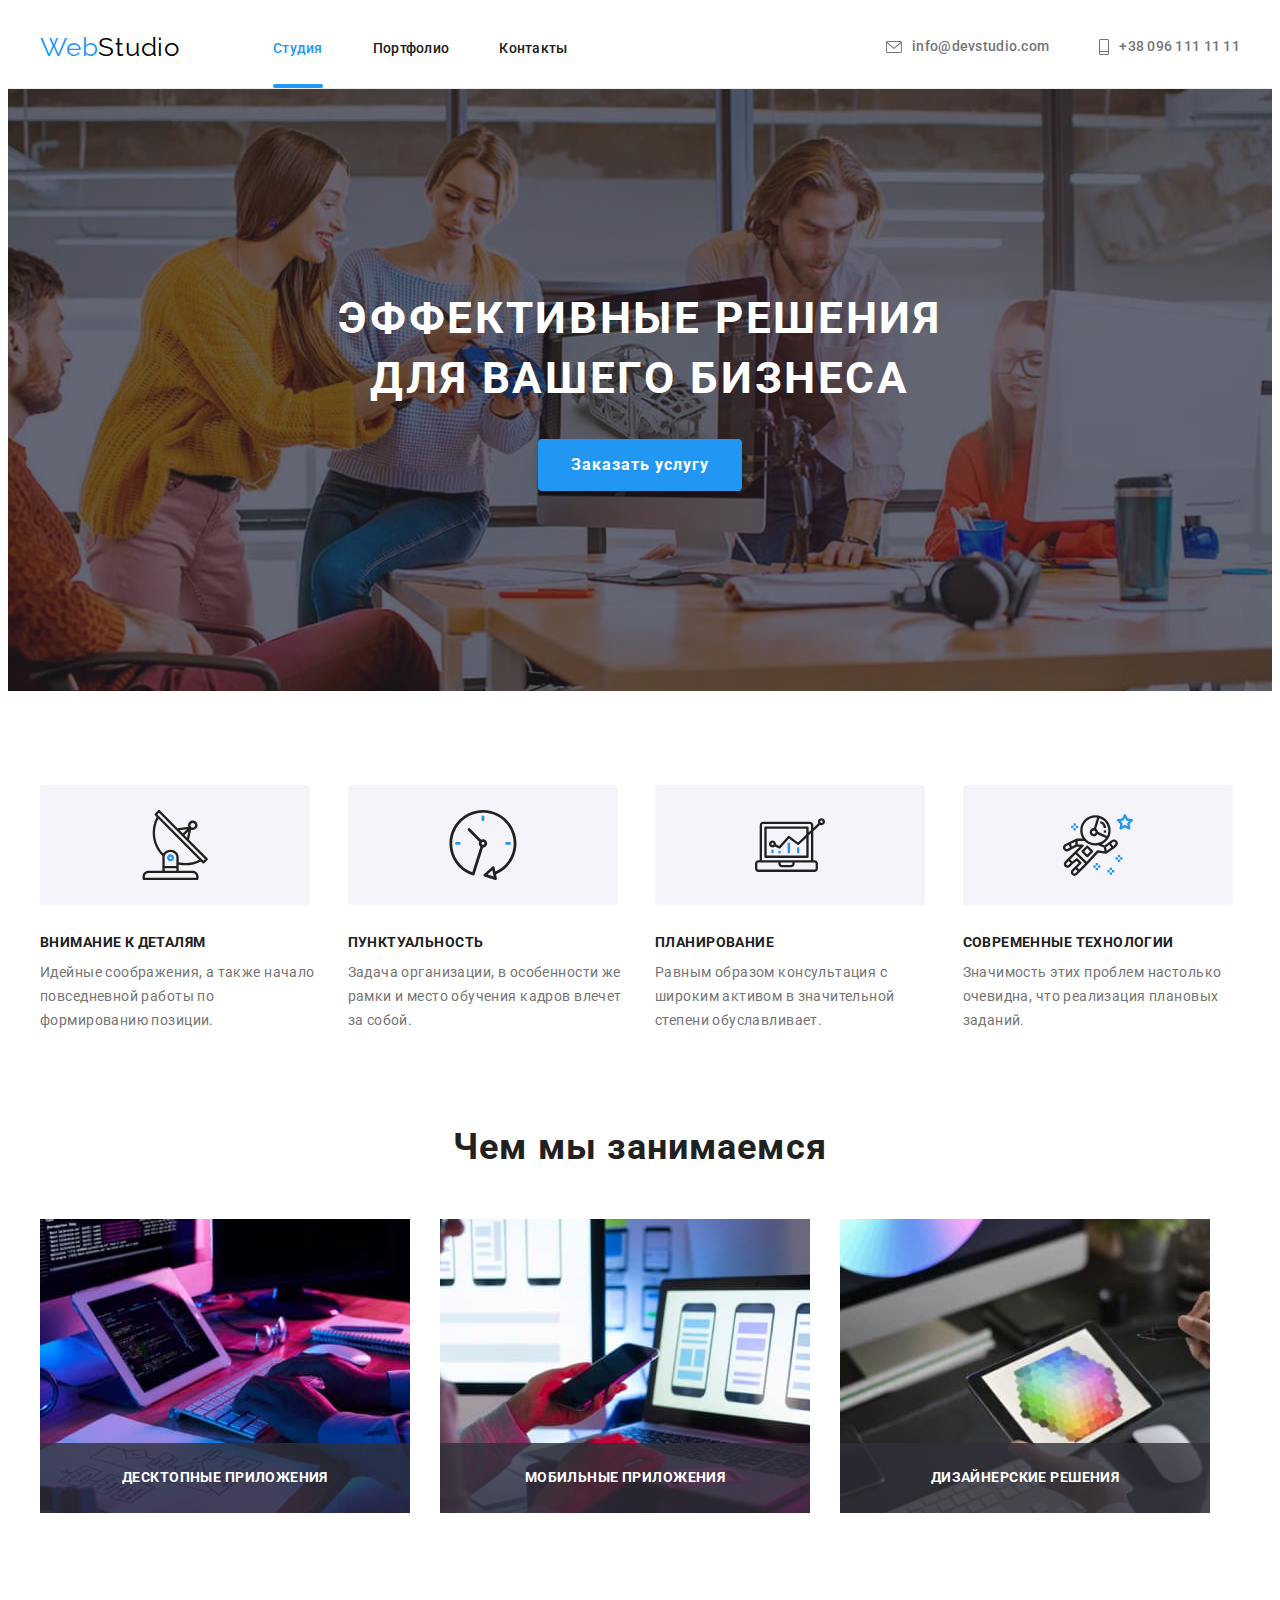
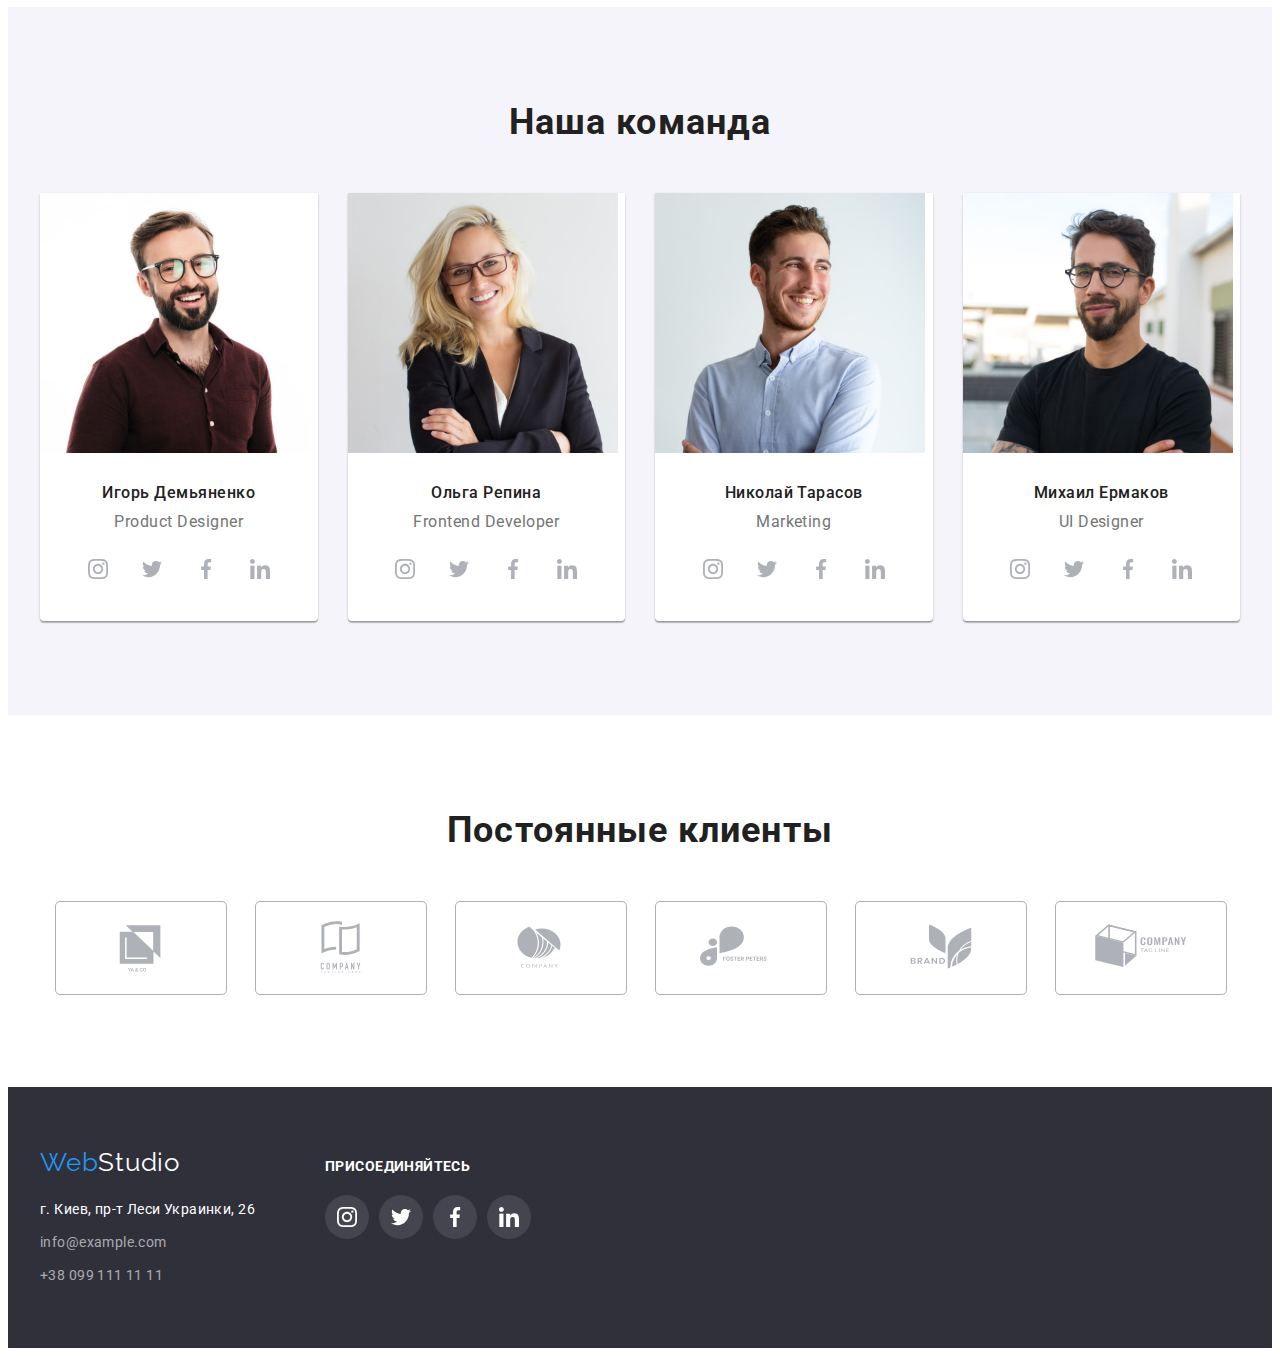
==== commit 0085a51f: "Update index.html" ====
--- a/index.html
+++ b/index.html
@@ -407,4 +407,4 @@
 </div>
 <script src="./js/modal.js"></script>
 </body>
-</html>+</html>
--- a/css/styles.css
+++ b/css/styles.css
@@ -254,6 +254,7 @@
     padding: 10px 32px;
 
     font-family: inherit;
+    font-weight: 700;
     font-size: 16px;
     line-height: 1.88;
     letter-spacing: 0.06em;
@@ -350,20 +351,21 @@
 
 .about-list-img-title{
     position: absolute;
+    display: flex;
+    justify-content: center;
+    align-items: center;
 
     bottom: 0;
     left: 0;
     width: 100%;
     height: 70px;
 
-    text-align: center;
     font-family:var(--primary-text-color);
     font-weight: 700;
     font-size: 14px;
     line-height: 1.14;
     letter-spacing: 0.03em;
     text-transform: uppercase;
-    padding: 27px 82px;
     overflow: auto;
     
     color: var(--auxiliary-light-color);
@@ -638,8 +640,9 @@
     letter-spacing: 0.03em;
     cursor: pointer;
     color: var(--auxiliary-dark-color);
-
-    transition: color 250ms var(--cubic-bezier), background-color 250ms var(--cubic-bezier), box-shadow 250ms var(--cubic-bezier), border-radius 250ms var(--cubic-bezier);
+    background-color:#F5F4FA;
+
+    transition: color 250ms var(--cubic-bezier), background-color 250ms var(--cubic-bezier), box-shadow 250ms var(--cubic-bezier);
     }
 
 .project-modal-btn:hover,
@@ -683,7 +686,6 @@
 
 .project-cards-link:hover,
 .project-cards-link:focus{
-    border: 1px solid #EEEEEE;
     box-shadow: 0px 1px 1px rgba(0, 0, 0, 0.12), 0px 4px 4px rgba(0, 0, 0, 0.06), 1px 4px 6px rgba(0, 0, 0, 0.16);
 }
 
@@ -727,7 +729,7 @@
     background-color: rgba(33, 150, 243, 0.9);
 
     transform: translateY(100%);
-    transition: transform 250ms var(--cubic-bezier);
+    transition: transform 250ms var(--cubic-bezier), box-shadow 250ms var(--cubic-bezier);
 }
 
 .project-cards-link:hover .project-cards-list-overlay,
